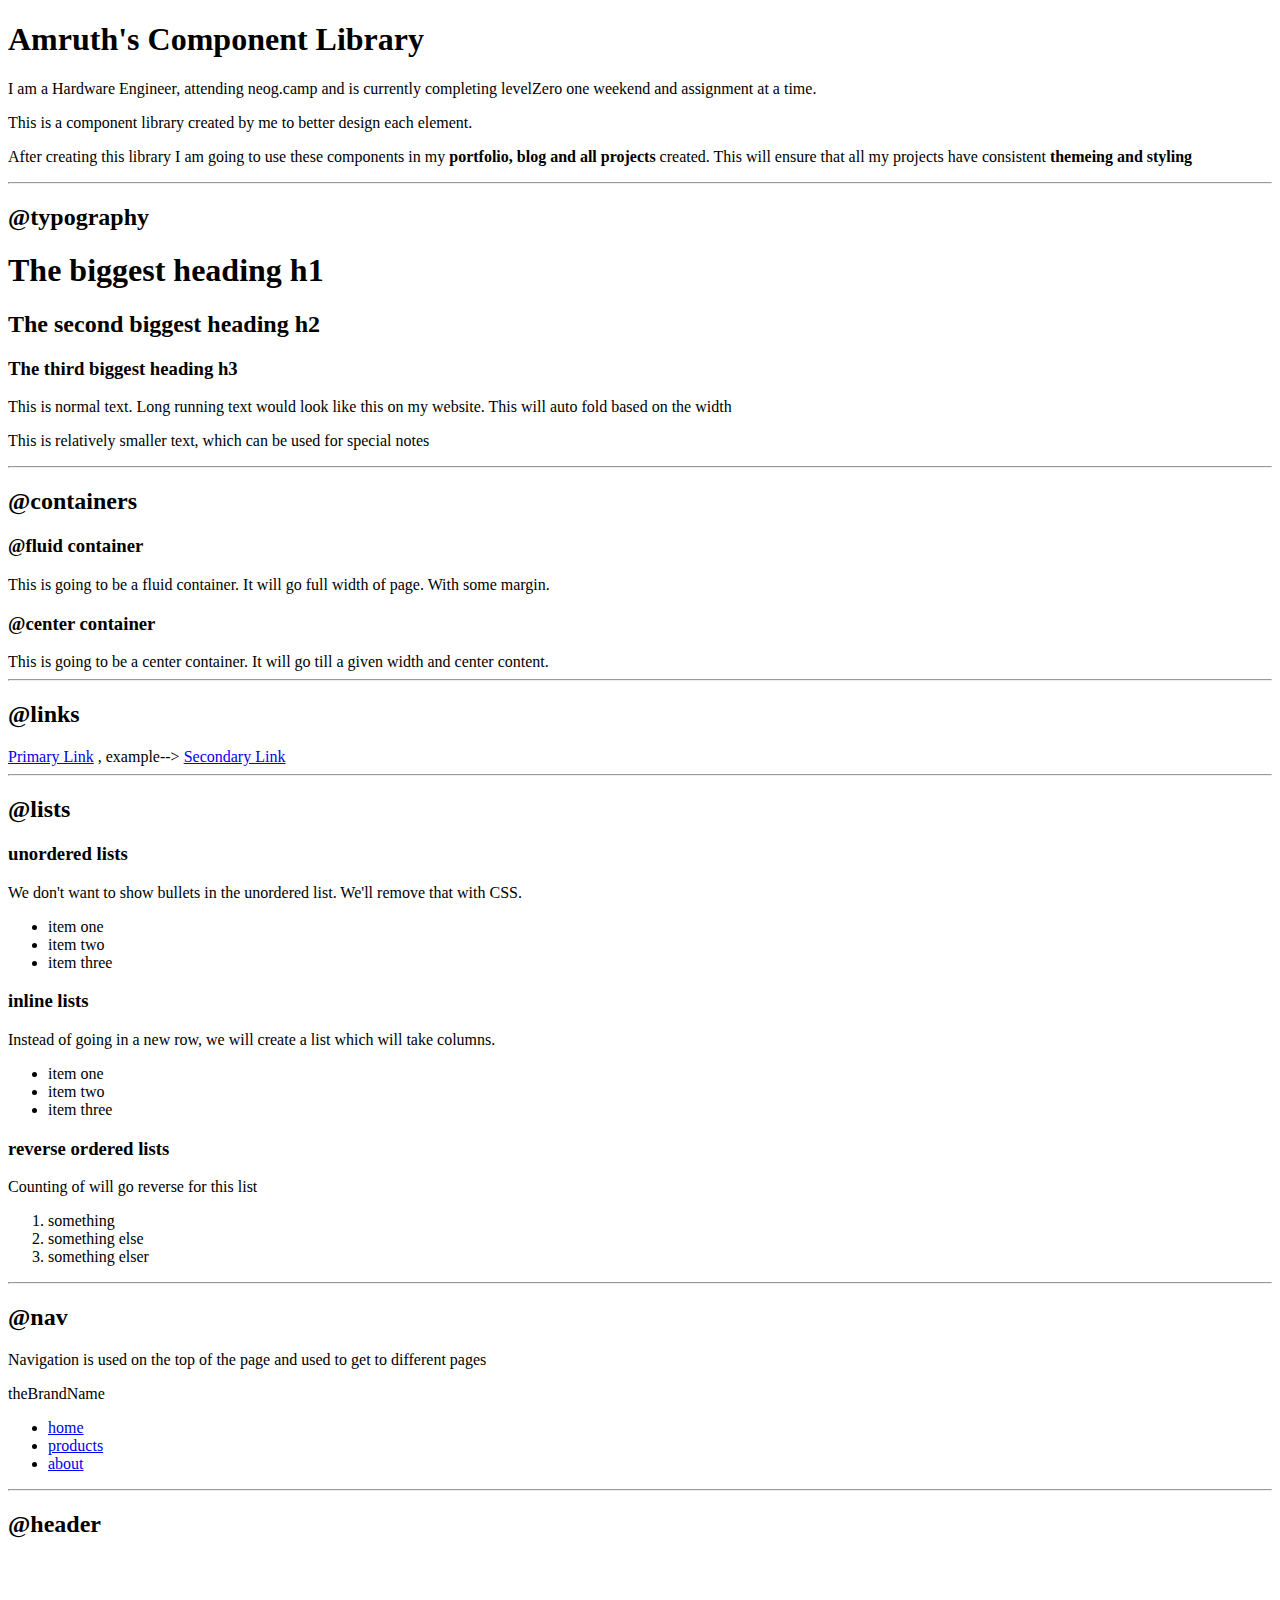
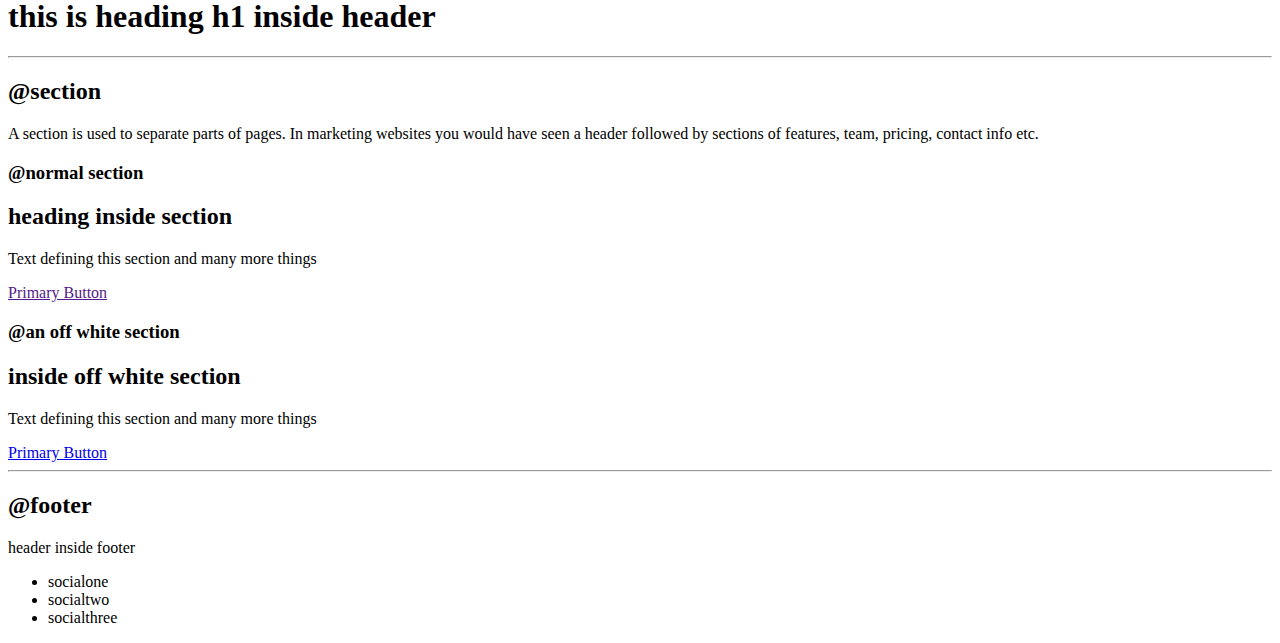
==== index.html @ c81d6e06 "initial commit" ====
<!DOCTYPE html>
<html lang="en">

<head>
    <meta charset="UTF-8">
    <meta name="viewport" content="width=device-width, initial-scale=1.0">
    <title>Amruth Portfolio Component Library</title>
</head>

<body>
    <h1>Amruth's Component Library</h1>
    <p>I am a Hardware Engineer, attending neog.camp and is currently completing levelZero one
        weekend and assignment at a time.</p>
    <p>This is a component library created by me to better design each element.</p>
    <p>After creating this library I am going to use these components in my <strong>portfolio, blog and all
            projects</strong> created. This will ensure that all my projects have consistent<strong> themeing and
            styling</strong></p>
    
    <hr>

    <h2>@typography</h2>

    <h1>The biggest heading h1</h1>
    <h2>The second biggest heading h2</h2>
    <h3>The third biggest heading h3</h3>
    <p>This is normal text. Long running text would look like this on my website. This will auto fold based on the width</p>
    <p class="text-sm">This is relatively smaller text, which can be used for special notes</p>

    <hr>
    <h2>@containers </h2>

    <h3>@fluid container</h3>
    <div>
        This is going to be a fluid container. It will go full width of page. With some margin.
    </div>

    <h3>@center container</h3>
    <div>
        This is going to be a center container. It will go till a given width and center content.
    </div>

    <hr>

    <h2>@links</h2>

    <a  class="primary-link" href="/"> Primary Link</a> <! ––a  class="primary-link" href="https://www.google.com/">, example-->
    <a  class="secondary-link" href="/"> Secondary Link</a>

    <hr>

    <h2>@lists</h2>

    <h3>unordered lists</h3>

    <p>We don't want to show bullets in the unordered list. We'll remove that with CSS.</p>

    <ul>
        <li>item one</li>
        <li>item two</li>
        <li>item three</li>
    </ul>

    <h3>inline lists</h3>

    <p>Instead of going in a new row, we will create a list which will take columns.</p>

    <ul>
        <li>item one</li>
        <li>item two</li>
        <li>item three</li>
    </ul>

    <h3>reverse ordered lists</h3>
    <p>Counting of will go reverse for this list </p>
    <ol>
        <li>something</li>
        <li>something else</li>
        <li>something elser</li>
    </ol>


    <hr>


    <h2>@nav</h2>
    <p>Navigation is used on the top of the page and used to get to different pages</p>
    <nav>
        <div>
        <div>theBrandName</div>
        <ul>
            <li>
                <a href="/">home</a>
                
            </li>
            <li>
                <a href="/">products</a>
                
            </li>
            <li>
                <a href="/">about</a>
            </li>
        </ul>
        </div>
        
    </nav>
    <hr>


    <h2> @header </h2>

    <header>
        <img/>
        <h1> this is heading h1 inside header</h1>
    </header>

    <hr />

    <h2> @section</h2>

    <p> A section is used to separate parts of pages. In marketing websites you would have seen a header followed by sections of features, team, pricing, contact info etc.</p>
    <h3>@normal section</h3>
    <section>
        <h2> heading inside section</h2>
        <p>Text defining this section and many more things</p>
        <a href="" class="primary-link"> Primary Button</a>
    </section>

    <h3>@an off white section</h3>
    <section>
        <h2> inside off white section</h2>
        <p>Text defining this section and many more things</p>
        <a href="/" class="primary-link"> Primary Button</a>
    </section>

    <hr>

    
    <h2>@footer</h2>
    <footer>
        <div>
            <div>header inside footer</div>
            <ul>
                <li>socialone</li>
                <li>socialtwo</li>
                <li>socialthree</li>
            </ul>
        </div>
    </footer>

</body>

</html>
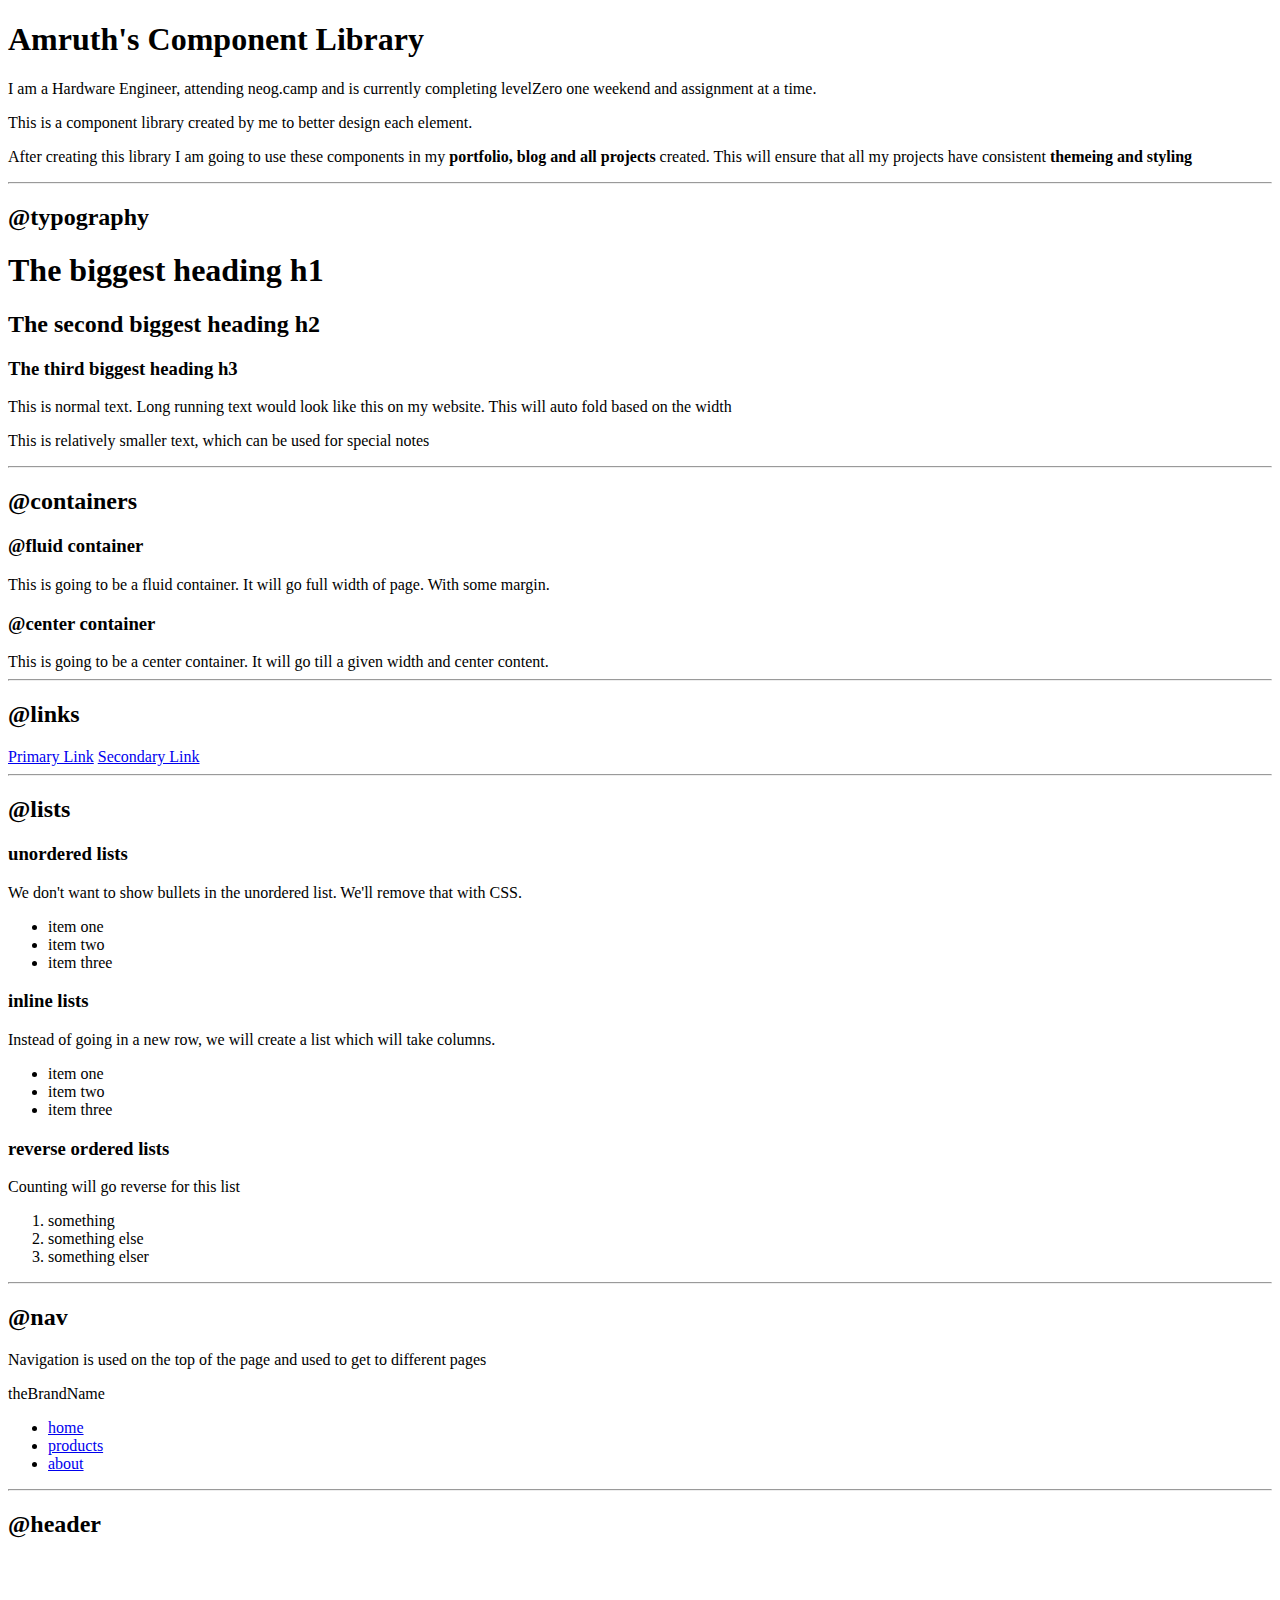
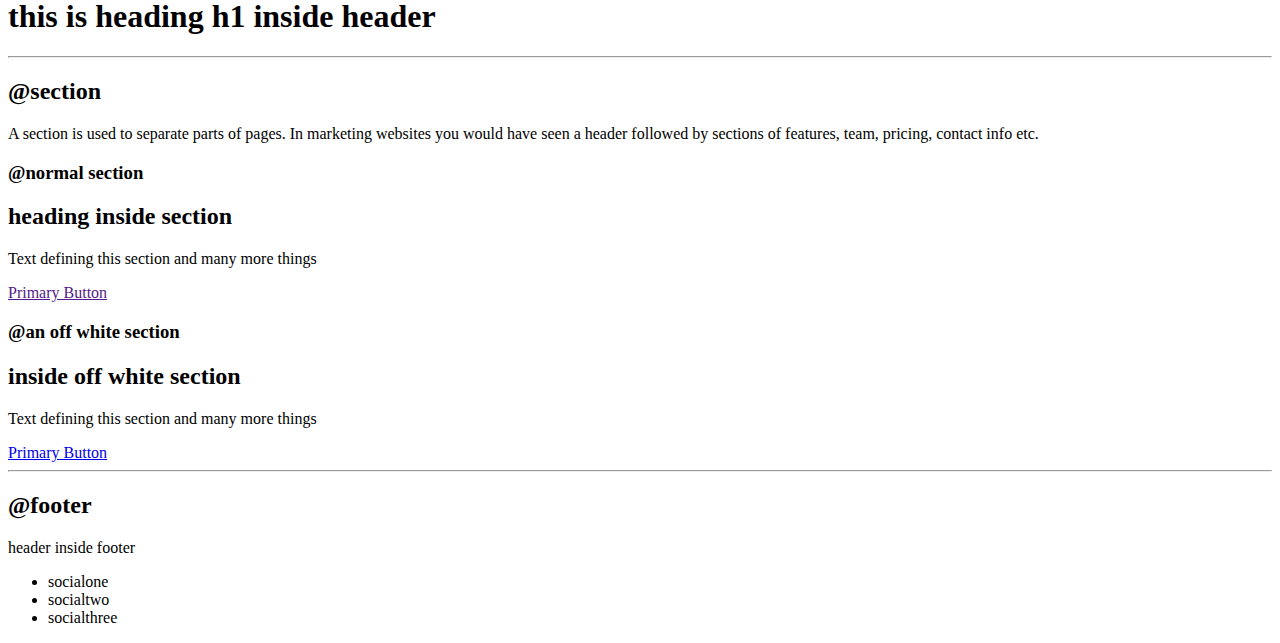
==== commit 2c4cd8b2: "style" ====
--- a/index.html
+++ b/index.html
@@ -27,6 +27,7 @@
     <p class="text-sm">This is relatively smaller text, which can be used for special notes</p>
 
     <hr>
+
     <h2>@containers </h2>
 
     <h3>@fluid container</h3>
@@ -43,7 +44,7 @@
 
     <h2>@links</h2>
 
-    <a  class="primary-link" href="/"> Primary Link</a> <! ––a  class="primary-link" href="https://www.google.com/">, example-->
+    <a  class="primary-link" href="/"> Primary Link</a> <! ––a  class="primary-link" href="https://www.google.com/" -->
     <a  class="secondary-link" href="/"> Secondary Link</a>
 
     <hr>
@@ -71,16 +72,15 @@
     </ul>
 
     <h3>reverse ordered lists</h3>
-    <p>Counting of will go reverse for this list </p>
+
+    <p>Counting will go reverse for this list </p>
     <ol>
         <li>something</li>
         <li>something else</li>
         <li>something elser</li>
     </ol>
-
-
+    
     <hr>
-
 
     <h2>@nav</h2>
     <p>Navigation is used on the top of the page and used to get to different pages</p>
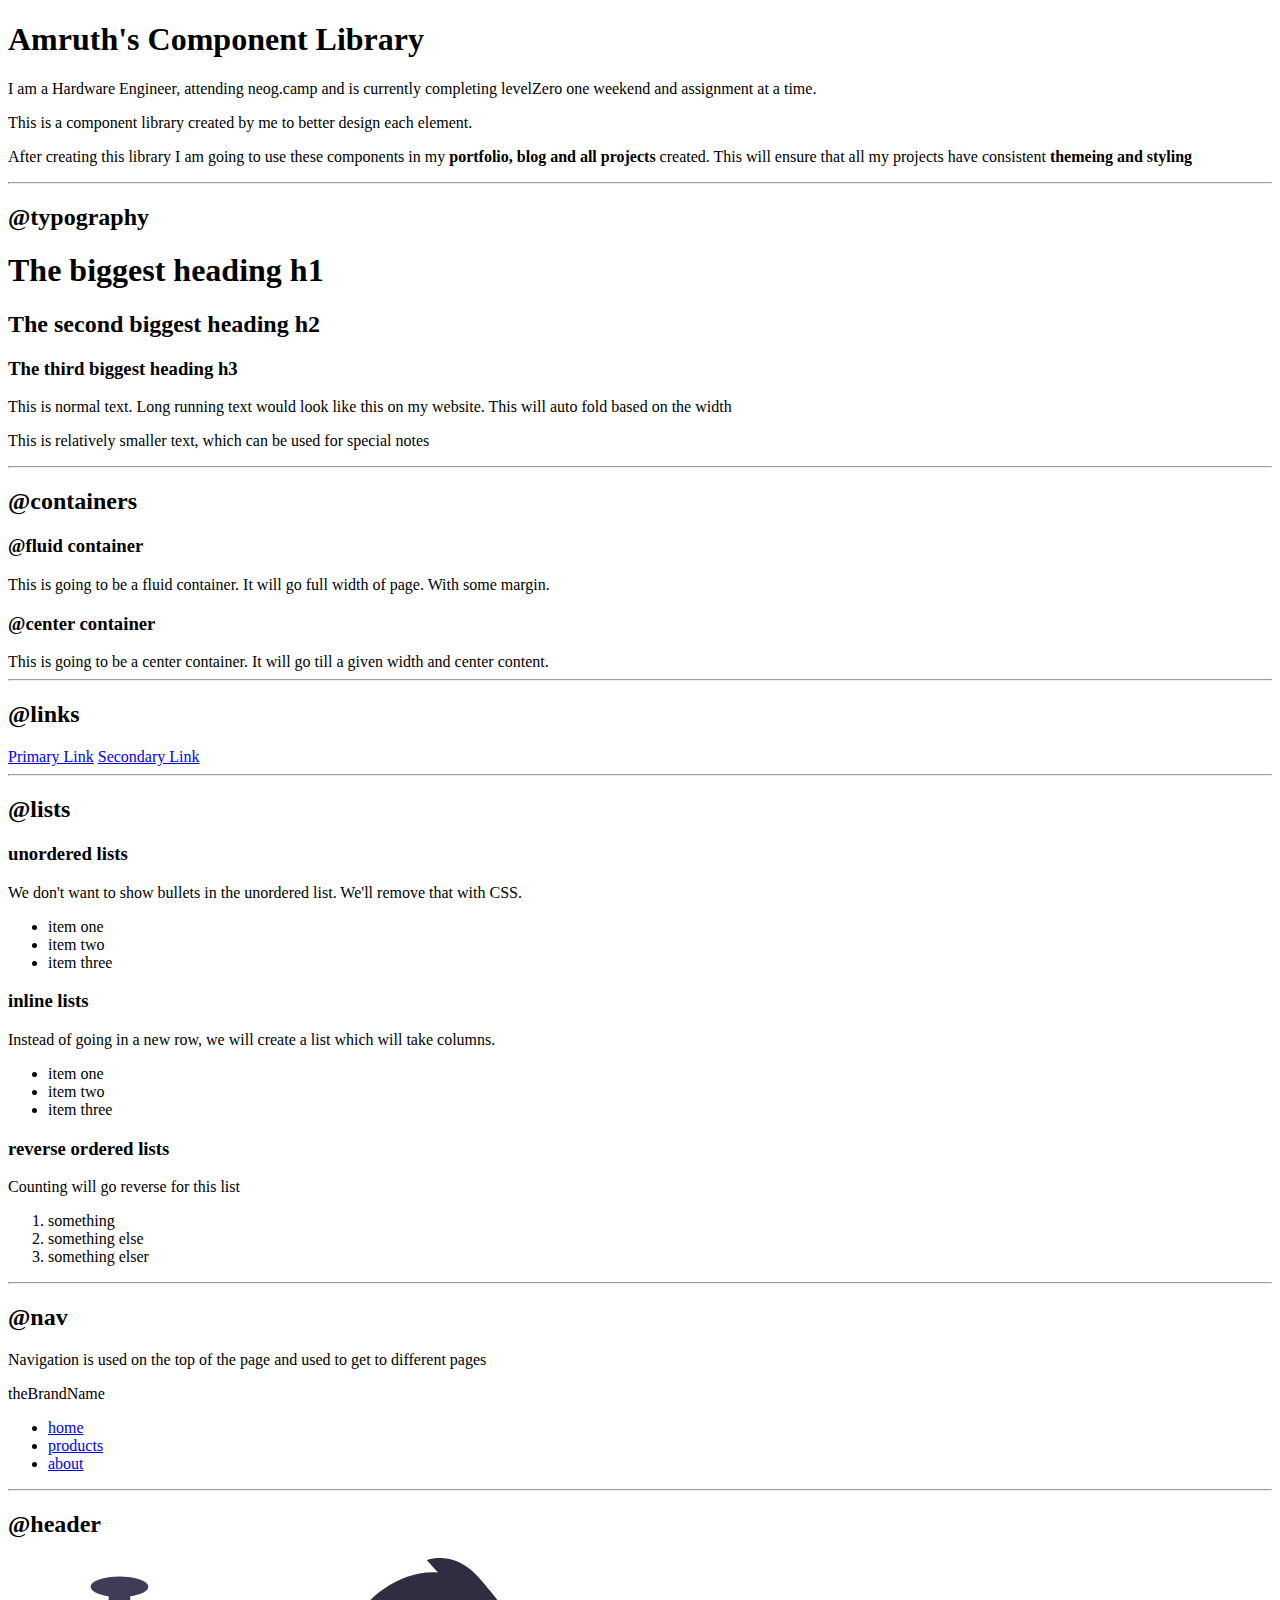
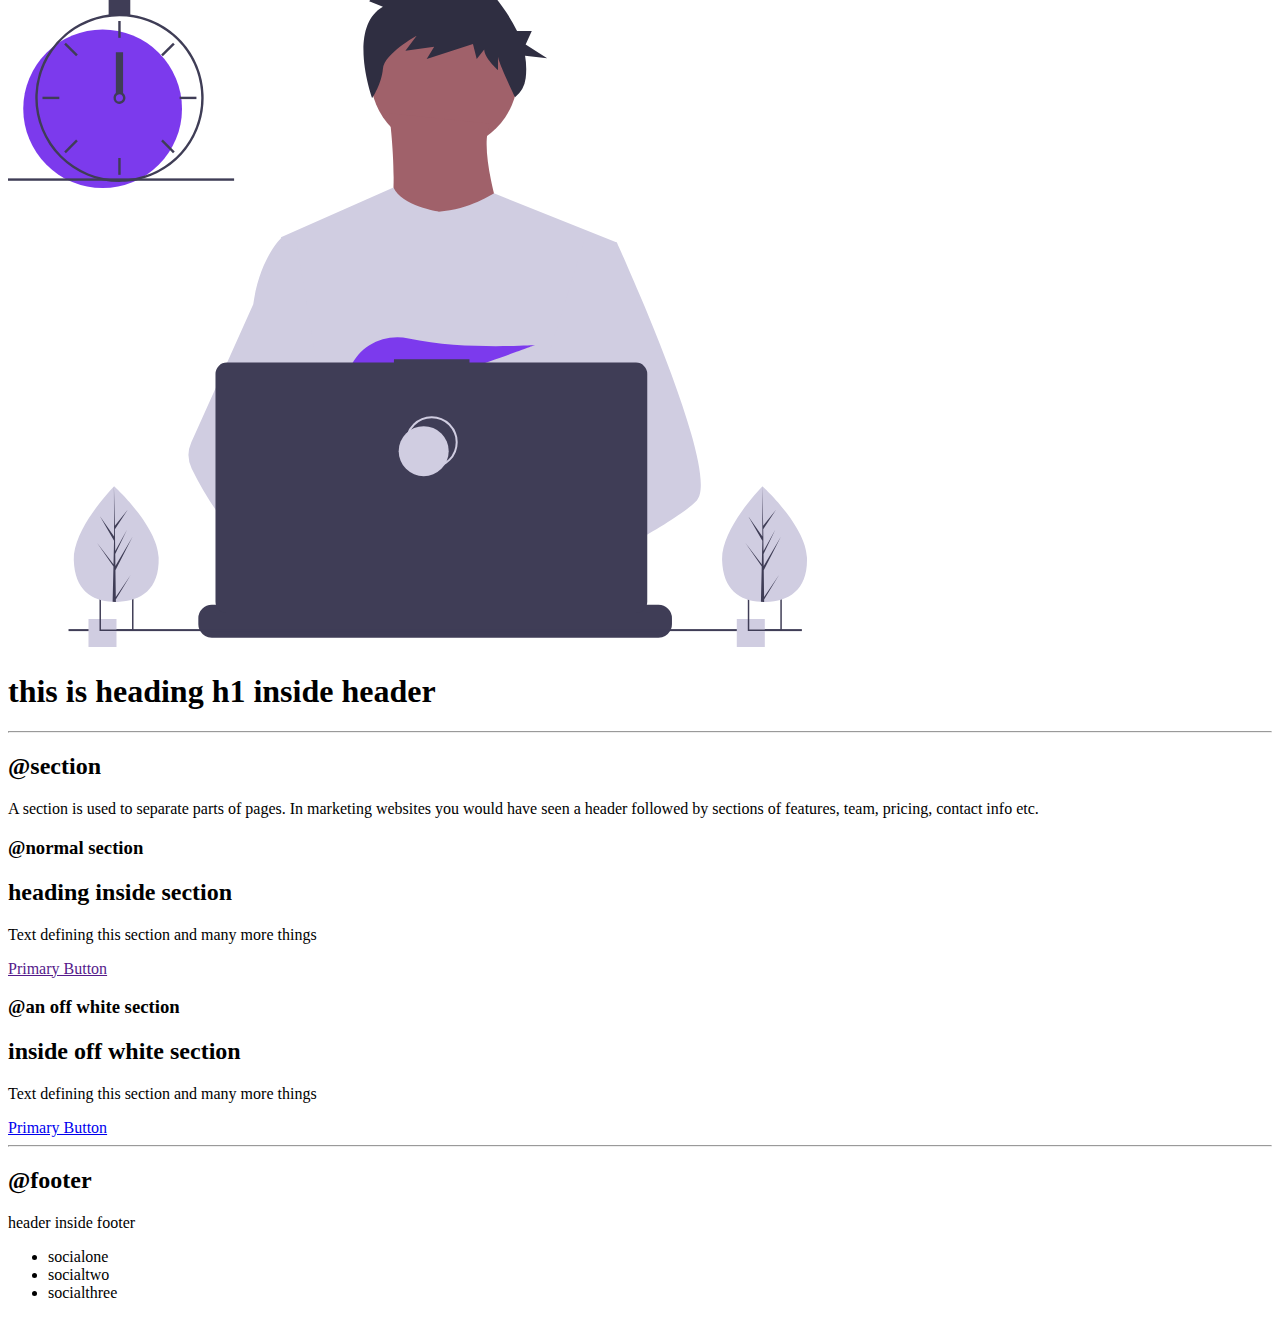
==== commit 604dca69: "feat: Added Image" ====
--- a/index.html
+++ b/index.html
@@ -79,7 +79,7 @@
         <li>something else</li>
         <li>something elser</li>
     </ol>
-    
+
     <hr>
 
     <h2>@nav</h2>
@@ -109,7 +109,7 @@
     <h2> @header </h2>
 
     <header>
-        <img/>
+        <img src="images/Amruth.svg"/>
         <h1> this is heading h1 inside header</h1>
     </header>
 
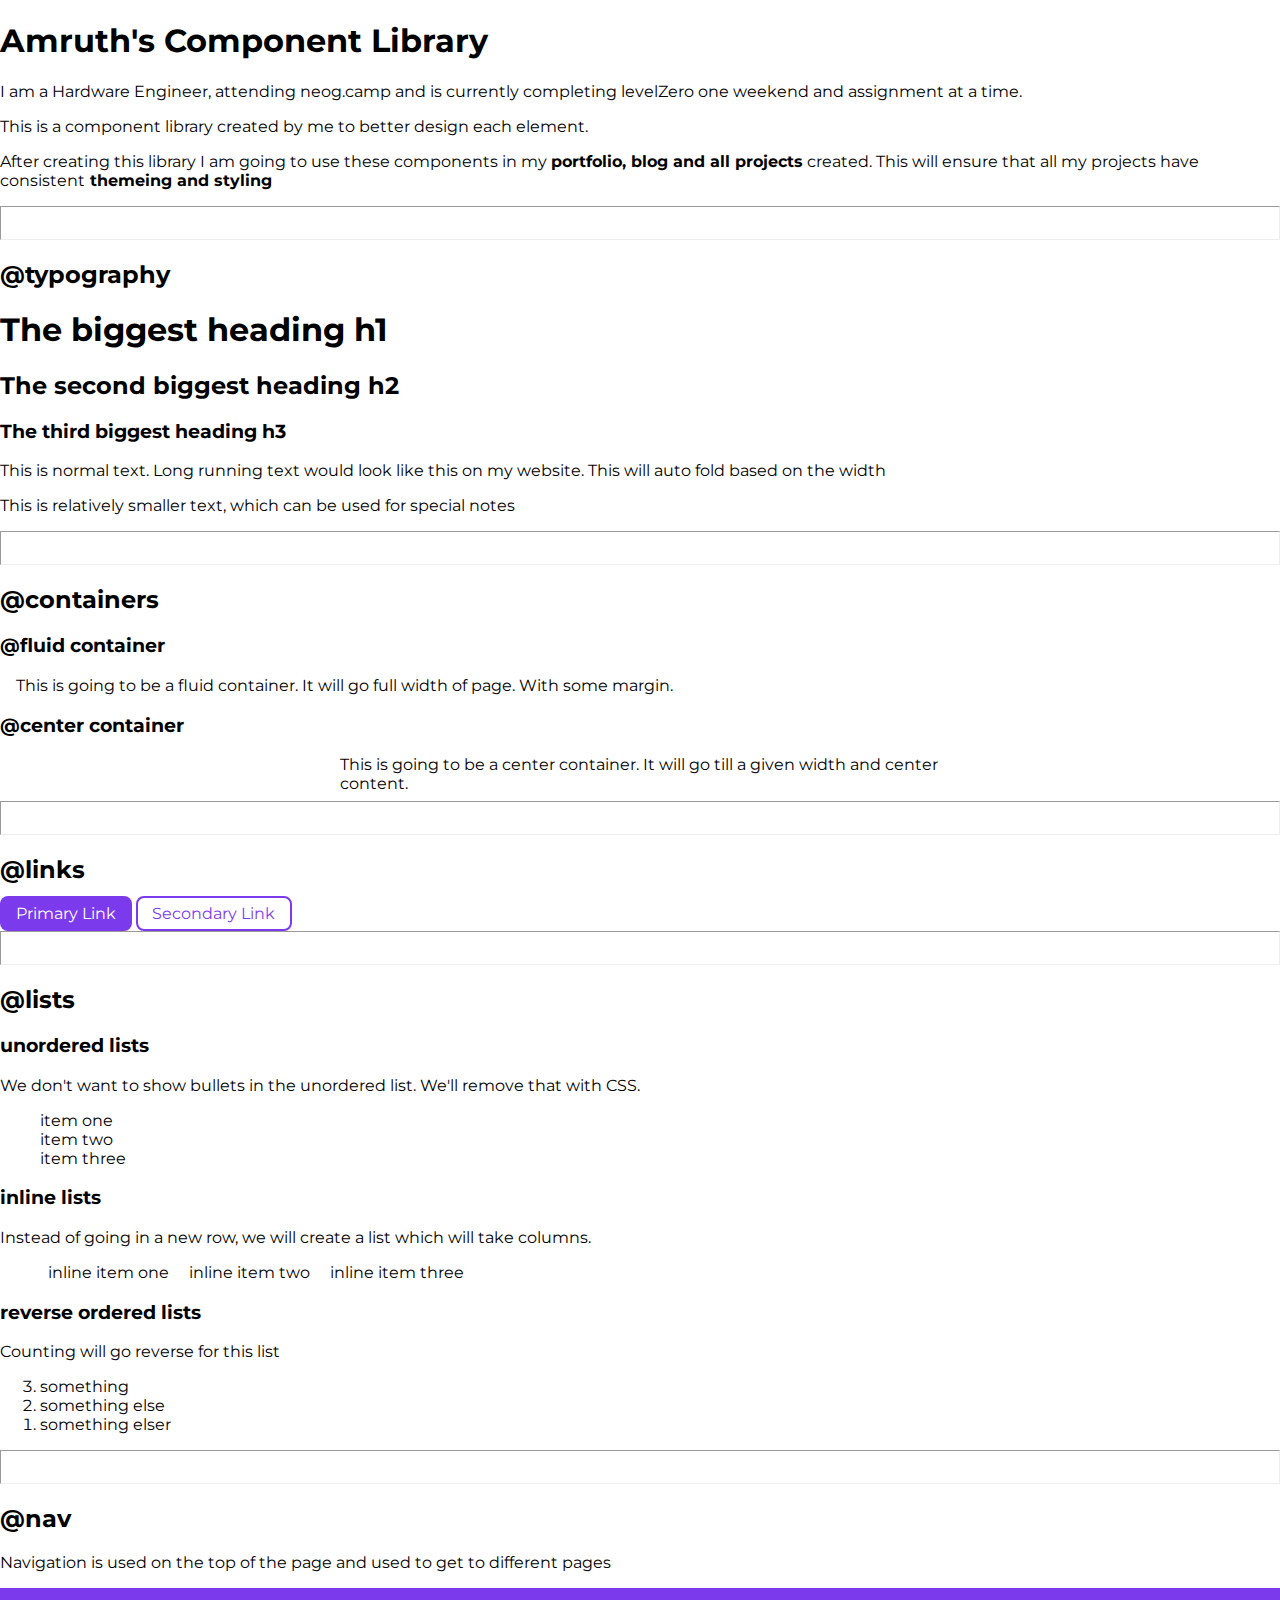
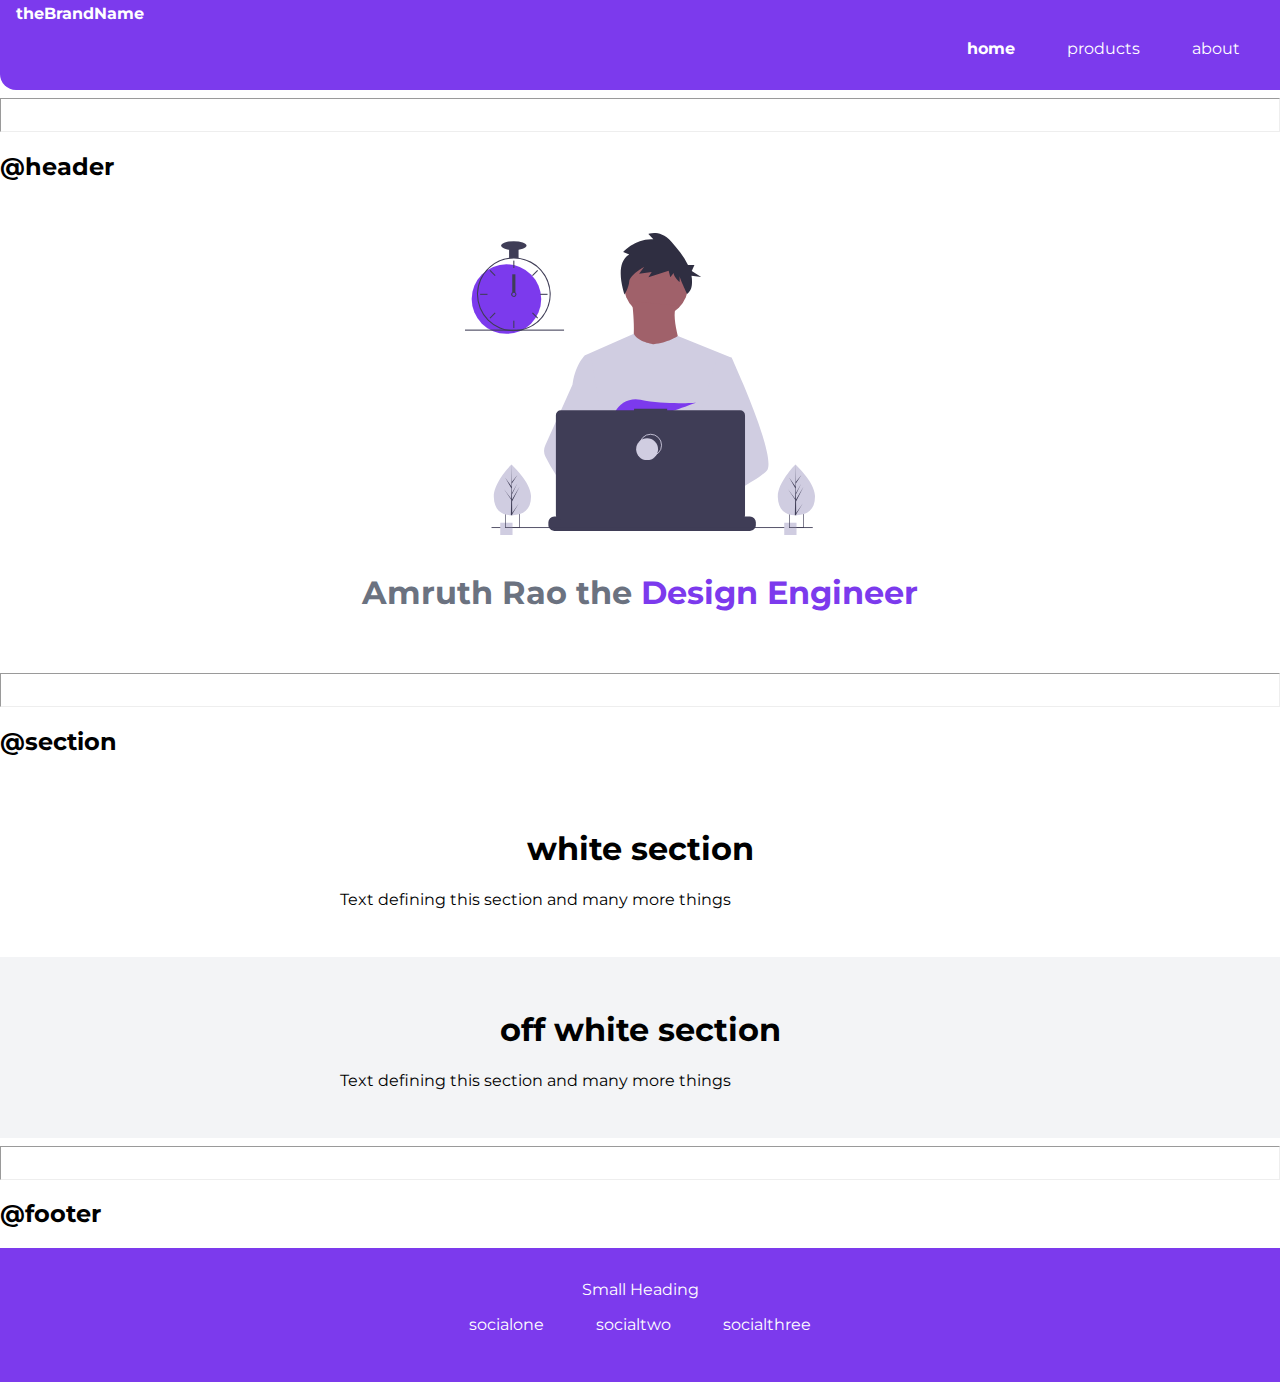
==== commit 234dc33a: "FEAT: Component Library full" ====
--- a/index.html
+++ b/index.html
@@ -6,6 +6,7 @@
     <meta name="viewport" content="width=device-width, initial-scale=1.0">
     <title>Amruth Portfolio Component Library</title>
 </head>
+<link href="styles.css" rel="stylesheet"/>
 
 <body>
     <h1>Amruth's Component Library</h1>
@@ -31,12 +32,12 @@
     <h2>@containers </h2>
 
     <h3>@fluid container</h3>
-    <div>
+    <div class="container container-fluid">
         This is going to be a fluid container. It will go full width of page. With some margin.
     </div>
 
     <h3>@center container</h3>
-    <div>
+    <div class="container container-center">
         This is going to be a center container. It will go till a given width and center content.
     </div>
 
@@ -44,8 +45,8 @@
 
     <h2>@links</h2>
 
-    <a  class="primary-link" href="/"> Primary Link</a> <! ––a  class="primary-link" href="https://www.google.com/" -->
-    <a  class="secondary-link" href="/"> Secondary Link</a>
+    <a  class="link link-primary" href="/"> Primary Link</a> <! ––a  class="primary-link" href="https://www.google.com/" -->
+    <a  class="link-secondary" href="/"> Secondary Link</a>
 
     <hr>
 
@@ -55,8 +56,8 @@
 
     <p>We don't want to show bullets in the unordered list. We'll remove that with CSS.</p>
 
-    <ul>
-        <li>item one</li>
+    <ul class="list-non-bullet">
+        <li >item one</li>
         <li>item two</li>
         <li>item three</li>
     </ul>
@@ -65,16 +66,16 @@
 
     <p>Instead of going in a new row, we will create a list which will take columns.</p>
 
-    <ul>
-        <li>item one</li>
-        <li>item two</li>
-        <li>item three</li>
+    <ul class="list-non-bullet">
+        <li class="list-item-inline"> inline item one</li>
+        <li class="list-item-inline"> inline item two</li>
+        <li class="list-item-inline"> inline item three</li>
     </ul>
 
     <h3>reverse ordered lists</h3>
 
     <p>Counting will go reverse for this list </p>
-    <ol>
+    <ol reversed>
         <li>something</li>
         <li>something else</li>
         <li>something elser</li>
@@ -84,20 +85,20 @@
 
     <h2>@nav</h2>
     <p>Navigation is used on the top of the page and used to get to different pages</p>
-    <nav>
+    <nav class="navigation">
         <div>
-        <div>theBrandName</div>
-        <ul>
-            <li>
-                <a href="/">home</a>
+        <div class="nav-brand">theBrandName</div>
+        <ul class="list-non-bullet nav-pills">
+            <li class="list-item-inline">
+                <a class="link link-active" href="/">home</a>
                 
-            </li>
-            <li>
-                <a href="/">products</a>
+            </li >
+            <li class="list-item-inline">
+                <a class="link" href="/">products</a>
                 
-            </li>
-            <li>
-                <a href="/">about</a>
+            </li >
+            <li class="list-item-inline ">
+                <a class="link" href="/">about</a>
             </li>
         </ul>
         </div>
@@ -108,28 +109,25 @@
 
     <h2> @header </h2>
 
-    <header>
-        <img src="images/Amruth.svg"/>
-        <h1> this is heading h1 inside header</h1>
+    <header class="hero">
+        <img class="hero-img"src="images/Amruth.svg"/>
+        <h1 class="hero-heading"> Amruth Rao the <span class="heading-inverted"> Design Engineer</span></h1>
     </header>
 
     <hr />
-
+    
     <h2> @section</h2>
-
-    <p> A section is used to separate parts of pages. In marketing websites you would have seen a header followed by sections of features, team, pricing, contact info etc.</p>
-    <h3>@normal section</h3>
-    <section>
-        <h2> heading inside section</h2>
+    <section class="section">
+        <div class="container container-center">
+        <h1>white section</h1>
         <p>Text defining this section and many more things</p>
-        <a href="" class="primary-link"> Primary Button</a>
+        </div>
     </section>
-
-    <h3>@an off white section</h3>
-    <section>
-        <h2> inside off white section</h2>
+    <section class="section ow">
+        <div class="container container-center">   
+        <h1>off white section</h1>
         <p>Text defining this section and many more things</p>
-        <a href="/" class="primary-link"> Primary Button</a>
+        </div>
     </section>
 
     <hr>
@@ -138,11 +136,23 @@
     <h2>@footer</h2>
     <footer>
         <div>
-            <div>header inside footer</div>
-            <ul>
-                <li>socialone</li>
-                <li>socialtwo</li>
-                <li>socialthree</li>
+            <div>Small Heading</div>
+            <ul class="social-links list-non-bullet">
+                <li class="list-item-inline">
+                    <a class="link" href="/">
+                    socialone
+                </a>
+                </li>
+                <li class="list-item-inline">
+                    <a class="link" href="/">
+                        socialtwo
+                    </a>
+                </li>
+                <li class="list-item-inline">
+                    <a class="link" href="/">
+                        socialthree
+                    </a>
+                </li>
             </ul>
         </div>
     </footer>
--- a/styles.css
+++ b/styles.css
@@ -0,0 +1,133 @@
+@import url('https://fonts.googleapis.com/css2?family=Montserrat:wght@400;700&display=swap');
+
+:root{
+    --primary-color:#7C3AED;
+    --dark-gray:#6B7280; 
+    --off-white:#F3F4F6;
+    
+}
+body{
+    font-family: 'Montserrat', sans-serif;
+    margin: 0%;
+}
+/**hr**/
+hr{
+    padding: 1rem;
+}
+/**Container**/
+
+.container{
+    padding-left: 1rem;
+    padding-right: 1rem;
+
+}
+.container-center{
+    max-width: 600px;
+    margin : auto;
+}
+
+/**links**/
+
+.link{
+    text-decoration: none;
+    padding: 0.5rem 1rem;
+}
+.link-primary{
+    background-color: var(--primary-color);
+    
+    border-radius : 0.5rem;
+    color: white;
+}
+.link-secondary{
+   /** background-color: var(--primary-color);**/
+   text-decoration: none;
+    padding: 0.4rem 0.9rem;
+   color: var(--primary-color);
+    border-radius : 0.5rem;
+    border: 2px solid var(--primary-color);
+    
+}
+
+/**lists**/
+.list-non-bullet{
+    list-style: none;
+}
+.list-item-inline{
+    display: inline;
+    padding: 0rem 0.5rem;
+}
+
+/**navigation**/
+
+.navigation{
+    background-color: var(--primary-color);
+    color:white;
+    padding:1rem;
+    border-bottom-left-radius: 1rem;
+}
+.navigation .link{
+    color:white;
+}
+
+.navigation .nav-pills{
+    text-align: right;
+}
+
+.navigation .nav-brand{
+    font-weight: bold;
+}
+.navigation .link-active{
+    font-weight: bold;
+}
+
+/*Header**/
+
+.hero{
+    padding:2rem;
+}
+
+.hero .hero-img{
+    max-width: 350px;
+    display:block;
+    margin:auto;
+}
+
+.hero .hero-heading{
+    color:var(--dark-gray);
+    text-align: center;
+    padding-top: 1rem;
+}
+.hero .hero-heading .heading-inverted{
+    color:var(--primary-color);
+}
+
+/**sections**/
+
+
+.section{
+    padding:2rem;
+}
+
+.section h1{
+    text-align: center;
+}
+
+.ow{
+    background-color: var(--off-white);
+
+}
+
+/**footer*/
+
+footer{
+ background-color: var(--primary-color);
+ color:white;
+ padding:2rem 1rem;
+ text-align:center;
+}
+footer .link{
+    color:white;
+}
+footer ul{
+    padding-inline-start: 0%;
+}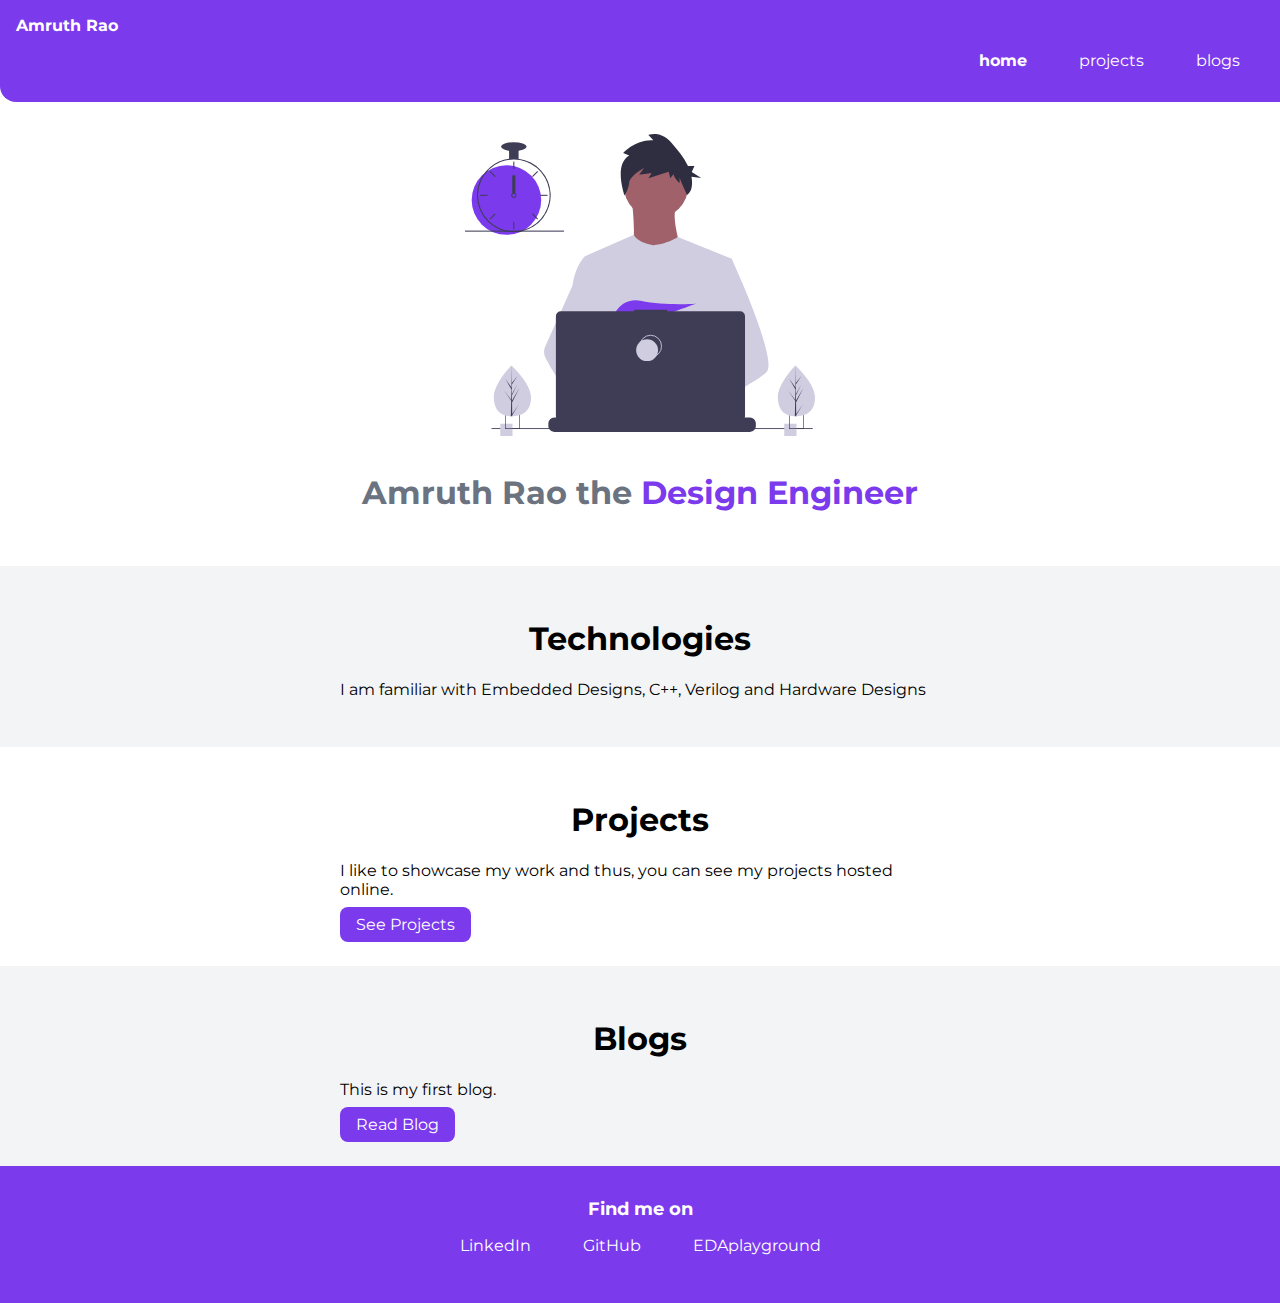
==== commit cc4fcd76: "feat: portfolio" ====
--- a/index.html
+++ b/index.html
@@ -1,162 +1,76 @@
 <!DOCTYPE html>
 <html lang="en">
-
 <head>
     <meta charset="UTF-8">
     <meta name="viewport" content="width=device-width, initial-scale=1.0">
-    <title>Amruth Portfolio Component Library</title>
+    <title>Home | Amruth Portfolio</title>
 </head>
 <link href="styles.css" rel="stylesheet"/>
-
 <body>
-    <h1>Amruth's Component Library</h1>
-    <p>I am a Hardware Engineer, attending neog.camp and is currently completing levelZero one
-        weekend and assignment at a time.</p>
-    <p>This is a component library created by me to better design each element.</p>
-    <p>After creating this library I am going to use these components in my <strong>portfolio, blog and all
-            projects</strong> created. This will ensure that all my projects have consistent<strong> themeing and
-            styling</strong></p>
-    
-    <hr>
-
-    <h2>@typography</h2>
-
-    <h1>The biggest heading h1</h1>
-    <h2>The second biggest heading h2</h2>
-    <h3>The third biggest heading h3</h3>
-    <p>This is normal text. Long running text would look like this on my website. This will auto fold based on the width</p>
-    <p class="text-sm">This is relatively smaller text, which can be used for special notes</p>
-
-    <hr>
-
-    <h2>@containers </h2>
-
-    <h3>@fluid container</h3>
-    <div class="container container-fluid">
-        This is going to be a fluid container. It will go full width of page. With some margin.
-    </div>
-
-    <h3>@center container</h3>
-    <div class="container container-center">
-        This is going to be a center container. It will go till a given width and center content.
-    </div>
-
-    <hr>
-
-    <h2>@links</h2>
-
-    <a  class="link link-primary" href="/"> Primary Link</a> <! ––a  class="primary-link" href="https://www.google.com/" -->
-    <a  class="link-secondary" href="/"> Secondary Link</a>
-
-    <hr>
-
-    <h2>@lists</h2>
-
-    <h3>unordered lists</h3>
-
-    <p>We don't want to show bullets in the unordered list. We'll remove that with CSS.</p>
-
-    <ul class="list-non-bullet">
-        <li >item one</li>
-        <li>item two</li>
-        <li>item three</li>
-    </ul>
-
-    <h3>inline lists</h3>
-
-    <p>Instead of going in a new row, we will create a list which will take columns.</p>
-
-    <ul class="list-non-bullet">
-        <li class="list-item-inline"> inline item one</li>
-        <li class="list-item-inline"> inline item two</li>
-        <li class="list-item-inline"> inline item three</li>
-    </ul>
-
-    <h3>reverse ordered lists</h3>
-
-    <p>Counting will go reverse for this list </p>
-    <ol reversed>
-        <li>something</li>
-        <li>something else</li>
-        <li>something elser</li>
-    </ol>
-
-    <hr>
-
-    <h2>@nav</h2>
-    <p>Navigation is used on the top of the page and used to get to different pages</p>
     <nav class="navigation">
         <div>
-        <div class="nav-brand">theBrandName</div>
+        <div class="nav-brand">Amruth Rao</div>
         <ul class="list-non-bullet nav-pills">
             <li class="list-item-inline">
                 <a class="link link-active" href="/">home</a>
                 
             </li >
             <li class="list-item-inline">
-                <a class="link" href="/">products</a>
+                <a class="link" href="/projects.html">projects</a>
                 
             </li >
             <li class="list-item-inline ">
-                <a class="link" href="/">about</a>
+                <a class="link" href="/blogs.html">blogs</a>
             </li>
         </ul>
         </div>
         
     </nav>
-    <hr>
-
-
-    <h2> @header </h2>
-
     <header class="hero">
-        <img class="hero-img"src="images/Amruth.svg"/>
+        <img class="hero-img"src="/images/Amruth.svg"/>
         <h1 class="hero-heading"> Amruth Rao the <span class="heading-inverted"> Design Engineer</span></h1>
     </header>
-
-    <hr />
-    
-    <h2> @section</h2>
+    <section class="section ow">
+        <div class="container container-center">   
+        <h1>Technologies</h1>
+        <p>I am familiar with Embedded Designs, C++, Verilog and Hardware Designs</p>
+        </div>
+    </section>
     <section class="section">
-        <div class="container container-center">
-        <h1>white section</h1>
-        <p>Text defining this section and many more things</p>
+        <div class="container container-center">   
+        <h1>Projects</h1>
+        <p>I like to showcase my work and thus, you can see my projects hosted online.</p>
+        <a  class="link link-primary" href="/projects.html">See Projects</a>
         </div>
     </section>
     <section class="section ow">
         <div class="container container-center">   
-        <h1>off white section</h1>
-        <p>Text defining this section and many more things</p>
+        <h1>Blogs</h1>
+        <p>This is my first blog.</p>
+        <a  class="link link-primary" href="/blogs.html ">Read Blog</a>
         </div>
     </section>
-
-    <hr>
-
-    
-    <h2>@footer</h2>
     <footer>
         <div>
-            <div>Small Heading</div>
+            <div class="footer-header">Find me on</div>
             <ul class="social-links list-non-bullet">
+                
                 <li class="list-item-inline">
-                    <a class="link" href="/">
-                    socialone
-                </a>
-                </li>
-                <li class="list-item-inline">
-                    <a class="link" href="/">
-                        socialtwo
+                    <a class="link" href="https://www.linkedin.com/in/amruth-rao/">
+                        LinkedIn
                     </a>
                 </li>
                 <li class="list-item-inline">
-                    <a class="link" href="/">
-                        socialthree
+                    <a class="link" href="https://github.com/AmruthRao/">
+                        GitHub
                     </a>
+                </li>
+                <li class="list-item-inline">
+                    <a class="link" href="https://www.edaplayground.com/user/172669/">
+                    EDAplayground</a>
                 </li>
             </ul>
         </div>
     </footer>
-
 </body>
-
 </html>--- a/styles.css
+++ b/styles.css
@@ -125,6 +125,10 @@
  padding:2rem 1rem;
  text-align:center;
 }
+footer .footer-header{
+    font-weight: bold;
+    font-size: large;
+}
 footer .link{
     color:white;
 }
